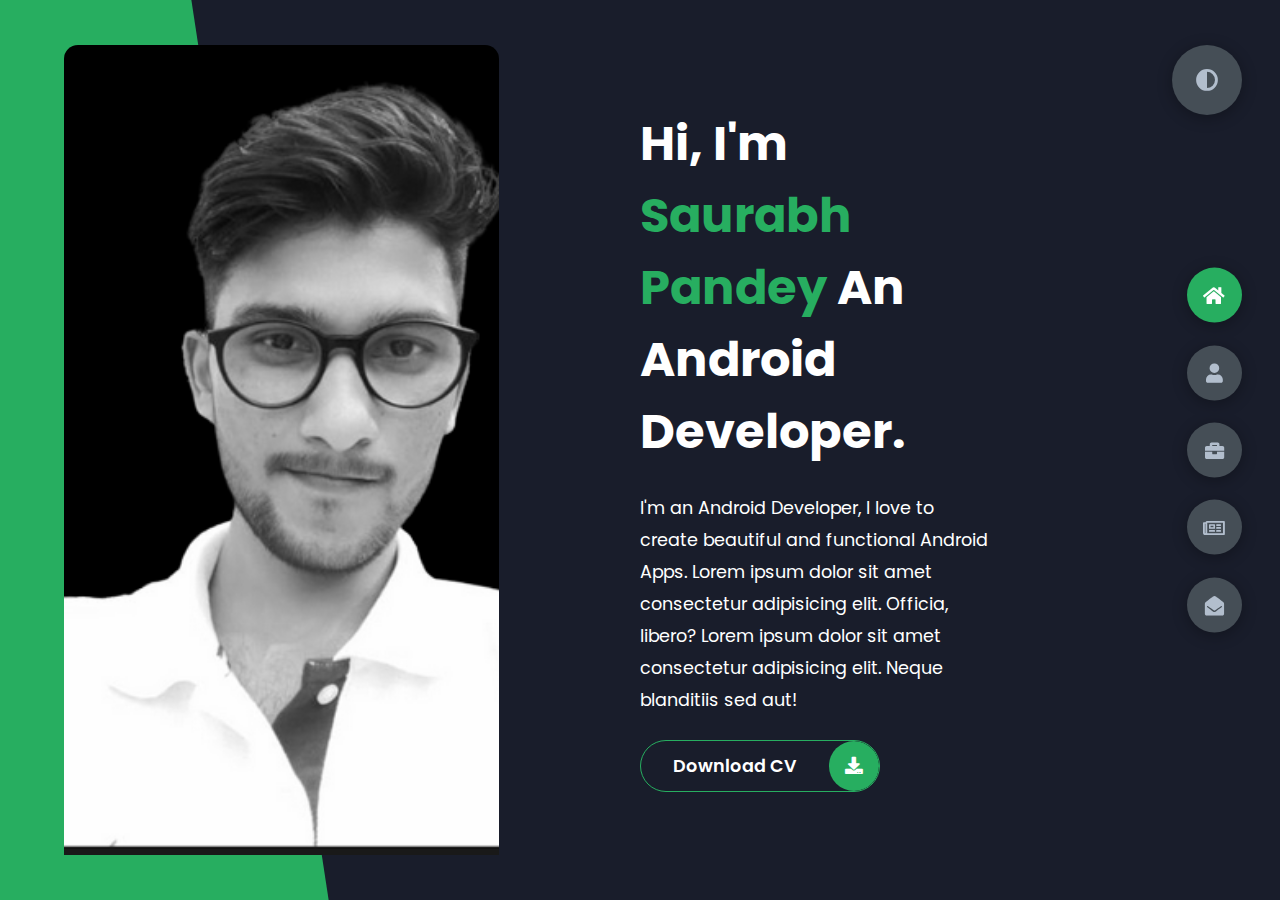
==== index.html @ 5ea513a6 "first commit" ====
<!DOCTYPE html>
<html lang="en">
<head>
    <meta charset="UTF-8">
    <meta http-equiv="X-UA-Compatible" content="IE=edge">
    <meta name="viewport" content="width=device-width, initial-scale=1.0">
    <title>Portfolio</title>
    <link rel="stylesheet" href="styles/styles.css">
    <link rel="preconnect" href="https://fonts.googleapis.com">
    <link rel="preconnect" href="https://fonts.gstatic.com" crossorigin>
    <link rel="stylesheet" href="https://cdnjs.cloudflare.com/ajax/libs/font-awesome/5.15.4/css/all.min.css" integrity="sha512-1ycn6IcaQQ40/MKBW2W4Rhis/DbILU74C1vSrLJxCq57o941Ym01SwNsOMqvEBFlcgUa6xLiPY/NS5R+E6ztJQ==" crossorigin="anonymous" referrerpolicy="no-referrer" />
    <link href="https://fonts.googleapis.com/css2?family=Poppins:wght@400;500;600;700;800&display=swap" rel="stylesheet">
</head>
<body class="main-content">
    <header class="container header active" id="home">
        <div class="header-content">
            <div class="left-header">
                <div class="h-shape"></div>
                <div class="image">
                    <img src="img/profile_pic_portfolio.png" alt="">
                </div>
            </div>
            <div class="right-header">
                <h1 class="name">
                    Hi, I'm <span>Saurabh Pandey</span>
                   An Android Developer.
                </h1>
                <p>
                    I'm an Android Developer, I love to create beautiful and functional Android Apps.
                    Lorem ipsum dolor sit amet consectetur adipisicing elit. Officia, libero?
                    Lorem ipsum dolor sit amet consectetur adipisicing elit. Neque blanditiis sed aut!
                </p>
                <div class="btn-con">
                    <a href="" class="main-btn">
                        <span class="btn-text">Download CV</span>
                        <span class="btn-icon"><i class="fas fa-download"></i></span>
                    </a>
                </div>
            </div>
        </div>
    </header>
    <main>
        <section class="container about" id="about">
            <div class="main-title">
                <h2>About <span>me</span><span class="bg-text">my stats</span></h2>
            </div>
            <div class="about-container">
                <div class="left-about">
                    <h4>Information About me</h4>
                    <p>
                        Lorem ipsum dolor sit amet consectetur adipisicing elit. 
                        Eveniet labore nihil obcaecati consequatur. Debitis error doloremque, 
                        vero eos vel nemo eius voluptatem dicta tenetur modi. <br /> <br /> La musica
                        delectus dolore fugiat exercitationem a, 
                        ipsum quidem quo enim natus accusamus labore dolores nam. Unde.
                        Lorem ipsum dolor sit amet consectetur, adipisicing elit. 
                        Harum non necessitatibus deleniti eum soluta.
                    </p>
                    <div class="btn-con">
                        <a href="#" class="main-btn">
                            <span class="btn-text">Download CV</span>
                            <span class="btn-icon"><i class="fas fa-download"></i></span>
                        </a>
                    </div>
                </div>
                <div class="right-about">
                    <div class="about-item">
                        <div class="abt-text">
                            <p class="large-text">50+</p>
                            <p class="small-text">Projects <br /> Completed</p>
                        </div>
                    </div>
                    <div class="about-item">
                        <div class="abt-text">
                            <p class="large-text">3+</p>
                            <p class="small-text">Years of <br /> experience</p>
                        </div>
                    </div>
                    <!-- <div class="about-item">
                        <div class="abt-text">
                            <p class="large-text">30+</p>
                            <p class="small-text">Happy <br /> Clients</p>
                        </div>
                    </div> -->
                    <!-- <div class="about-item">
                        <div class="abt-text">
                            <p class="large-text">400+</p>
                            <p class="small-text">Customer <br /> reviews</p>
                        </div>
                    </div> -->
                </div>
            </div>
            <div class="about-stats">
                <h4 class="stat-title">My Skills</h4>
                <div class="progress-bars">
                    <div class="progress-bar">
                        <p class="prog-title">Kotlin</p>
                        <div class="progress-con">
                            <p class="prog-text">80%</p>
                            <div class="progress">
                                <span class="html"></span>
                            </div>
                        </div>
                    </div>
                    <div class="progress-bar">
                        <p class="prog-title">Java</p>
                        <div class="progress-con">
                            <p class="prog-text">75%</p>
                            <div class="progress">
                                <span class="css"></span>
                            </div>
                        </div>
                    </div>
                    <div class="progress-bar">
                        <p class="prog-title">HTMl</p>
                        <div class="progress-con">
                            <p class="prog-text">75%</p>
                            <div class="progress">
                                <span class="js"></span>
                            </div>
                        </div>
                    </div>
                    <div class="progress-bar">
                        <p class="prog-title">Css</p>
                        <div class="progress-con">
                            <p class="prog-text">75%</p>
                            <div class="progress">
                                <span class="react"></span>
                            </div>
                        </div>
                    </div>
                    <div class="progress-bar">
                        <p class="prog-title">Php</p>
                        <div class="progress-con">
                            <p class="prog-text">57%</p>
                            <div class="progress">
                                <span class="node"></span>
                            </div>
                        </div>
                    </div>
                    <div class="progress-bar">
                        <p class="prog-title">Laravel</p>
                        <div class="progress-con">
                            <p class="prog-text">50%</p>
                            <div class="progress">
                                <span class="python"></span>
                            </div>
                        </div>
                    </div>
                </div>
            </div>
            <h4 class="stat-title">My Timeline</h4>
            <div class="timeline">
                <div class="timeline-item">
                    <div class="tl-icon">
                        <i class="fas fa-briefcase"></i>
                    </div>
                    <p class="tl-duration">2021 - Present</p>
                    <h5>Android Developer<span> - Aruvaa Technologies Pvt. Ltd.</span></h5>
                    <p>
                        Lorem ipsum dolor sit amet consectetur adipisicing elit. Saepe quasi vero fugit.
                    </p>
                </div>
                <div class="timeline-item">
                    <div class="tl-icon">
                        <i class="fas fa-briefcase"></i>
                    </div>
                    <p class="tl-duration">2019 - 2021</p>
                    <h5>Software Engineer<span> - Sparsh Innovators Pvt. Ltd.</span></h5>
                    <p>
                        Lorem ipsum dolor sit amet consectetur adipisicing elit. Saepe quasi vero fugit.
                    </p>
                </div>
               
            
               
              
            </div>
        </section>
        <section class="container" id="portfolio">
            <div class="main-title">
                <h2>My <span>Portfolio</span><span class="bg-text">My Work</span></h2>
            </div>
            <p class="port-text">
                Here is some of my work that I've done in various programming languages.
            </p>
            <div class="portfolios">
                <div class="portfolio-item">
                    <div class="image">
                        <img src="img/port1.jpg" alt="">
                    </div>
                    <div class="hover-items">
                        <h3>Project Source</h3>
                        <div class="icons">
                            <a href="#" class="icon">
                                <i class="fab fa-github"></i>
                            </a>
                            <a href="#" class="icon">
                                <i class="fab fa-behance"></i>
                            </a>
                            <a href="#" class="icon">
                                <i class="fab fa-youtube"></i>
                            </a>
                        </div>
                    </div>
                </div>
                <div class="portfolio-item">
                    <div class="image">
                        <img src="img/port2.jpg" alt="">
                    </div>
                    <div class="hover-items">
                        <h3>Project Source</h3>
                        <div class="icons">
                            <a href="#" class="icon">
                                <i class="fab fa-github"></i>
                            </a>
                            <a href="#" class="icon">
                                <i class="fab fa-behance"></i>
                            </a>
                            <a href="#" class="icon">
                                <i class="fab fa-youtube"></i>
                            </a>
                        </div>
                    </div>
                </div>
                <div class="portfolio-item">
                    <div class="image">
                        <img src="img/port3.jpg" alt="">
                    </div>
                    <div class="hover-items">
                        <h3>Project Source</h3>
                        <div class="icons">
                            <a href="#" class="icon">
                                <i class="fab fa-github"></i>
                            </a>
                            <a href="#" class="icon">
                                <i class="fab fa-behance"></i>
                            </a>
                            <a href="#" class="icon">
                                <i class="fab fa-youtube"></i>
                            </a>
                        </div>
                    </div>
                </div>
                <div class="portfolio-item">
                    <div class="image">
                        <img src="img/port4.jpg" alt="">
                    </div>
                    <div class="hover-items">
                        <h3>Project Source</h3>
                        <div class="icons">
                            <a href="#" class="icon">
                                <i class="fab fa-github"></i>
                            </a>
                            <a href="#" class="icon">
                                <i class="fab fa-behance"></i>
                            </a>
                            <a href="#" class="icon">
                                <i class="fab fa-youtube"></i>
                            </a>
                        </div>
                    </div>
                </div>
                <div class="portfolio-item">
                    <div class="image">
                        <img src="img/port5.jpg" alt="">
                    </div>
                    <div class="hover-items">
                        <h3>Project Source</h3>
                        <div class="icons">
                            <a href="#" class="icon">
                                <i class="fab fa-github"></i>
                            </a>
                            <a href="#" class="icon">
                                <i class="fab fa-behance"></i>
                            </a>
                            <a href="#" class="icon">
                                <i class="fab fa-youtube"></i>
                            </a>
                        </div>
                    </div>
                </div>
                <div class="portfolio-item">
                    <div class="image">
                        <img src="img/port2.jpg" alt="">
                    </div>
                    <div class="hover-items">
                        <h3>Project Source</h3>
                        <div class="icons">
                            <a href="#" class="icon">
                                <i class="fab fa-github"></i>
                            </a>
                            <a href="#" class="icon">
                                <i class="fab fa-behance"></i>
                            </a>
                            <a href="#" class="icon">
                                <i class="fab fa-youtube"></i>
                            </a>
                        </div>
                    </div>
                </div>
                <div class="portfolio-item">
                    <div class="image">
                        <img src="img/port7.jpg" alt="">
                    </div>
                    <div class="hover-items">
                        <h3>Project Source</h3>
                        <div class="icons">
                            <a href="#" class="icon">
                                <i class="fab fa-github"></i>
                            </a>
                            <a href="#" class="icon">
                                <i class="fab fa-behance"></i>
                            </a>
                            <a href="#" class="icon">
                                <i class="fab fa-youtube"></i>
                            </a>
                        </div>
                    </div>
                </div>
            </div>
        </section>
        <section class="container" id="blogs">
            <div class="blogs-content">
                <div class="main-title">
                    <h2>My <span>Blogs</span><span class="bg-text">My Blogs</span></h2>
                </div>
                <div class="blogs">
                    <div class="blog">
                        <img src="img/port6.jpg" alt="">
                        <div class="blog-text">
                            <h4>
                                How to Create Your Own Website
                            </h4>
                            <p>
                                Lorem ipsum dolor sit, amet consectetur adipisicing elit. 
                                Doloribus natus voluptas, eos obcaecati recusandae amet?
                            </p>
                        </div>
                    </div>
                    <div class="blog">
                        <img src="img/blog1.jpg" alt="">
                        <div class="blog-text">
                            <h4>
                                How to Become an Expert in Web Design
                            </h4>
                            <p>
                                Lorem ipsum dolor sit, amet consectetur adipisicing elit. 
                                Doloribus natus voluptas, eos obcaecati recusandae amet?
                            </p>
                        </div>
                    </div>
                    <div class="blog">
                        <img src="img/blog2.jpg" alt="">
                        <div class="blog-text">
                            <h4>
                                Become a Web Designer in 10 Days
                            </h4>
                            <p>
                                Lorem ipsum dolor sit, amet consectetur adipisicing elit. 
                                Doloribus natus voluptas, eos obcaecati recusandae amet?
                            </p>
                        </div>
                    </div>
                    <div class="blog">
                        <img src="img/blog3.jpg" alt="">
                        <div class="blog-text">
                            <h4>
                                Debbuging made easy with Web Inspector
                            </h4>
                            <p>
                                Lorem ipsum dolor sit, amet consectetur adipisicing elit. 
                                Doloribus natus voluptas, eos obcaecati recusandae amet?
                            </p>
                        </div>
                    </div>
                    <div class="blog">
                        <img src="img/port1.jpg" alt="">
                        <div class="blog-text">
                            <h4>
                                Get started with Web Design and UI Design
                            </h4>
                            <p>
                                Lorem ipsum dolor sit, amet consectetur adipisicing elit. 
                                Doloribus natus voluptas, eos obcaecati recusandae amet?
                            </p>
                        </div>
                    </div>
                    <div class="blog">
                        <img src="img/port3.jpg" alt="">
                        <div class="blog-text">
                            <h4>
                                This is what you need to know about Web Design
                            </h4>
                            <p>
                                Lorem ipsum dolor sit, amet consectetur adipisicing elit. 
                                Doloribus natus voluptas, eos obcaecati recusandae amet?
                            </p>
                        </div>
                    </div>
                </div>
            </div>
        </section>
        <section class="container contact" id="contact">
            <div class="contact-container">
                <div class="main-title">
                    <h2>Contact <span>Me</span><span class="bg-text">Contact</span></h2>
                </div>
                <div class="contact-content-con">
                    <div class="left-contact">
                        <h4>Contact me here</h4>
                        <p>
                            Lorem ipsum dolor sit amet consectetur adipisicing elit. 
                            In, laborum numquam? Quam excepturi perspiciatis quas quasi.
                        </p>
                        <div class="contact-info">
                            <div class="contact-item">
                                <div class="icon">
                                    <i class="fas fa-map-marker-alt"></i>
                                    <span>Location</span>
                                </div>
                                <p>
                                    : Jamshedpur, Jharkhand , India
                                </p>
                            </div>
                            <div class="contact-item">
                                <div class="icon">
                                    <i class="fas fa-envelope"></i>
                                    <span>Email</span>
                                </div>
                                <p>
                                    <span>: saurabhpandey436@gmail.com</span>
                                </p>
                            </div>
                            <div class="contact-item">
                                <div class="icon">
                                    <i class="fas fa-user-graduate"></i>
                                    <span>Education</span>
                                </div>
                                <p>
                                    <span>: IPS College of Technology & Management, Gwalior </span>
                                </p>
                            </div>
                            <div class="contact-item">
                                <div class="icon">
                                    <i class="fas fa-phone-alt"></i>
                                    <span>Phone Number</span>
                                </div>
                                <p>
                                    <span>: 6201245737</span>
                                </p>
                            </div>
                            <div class="contact-item">
                                <div class="icon">
                                    <i class="fas fa-globe-africa"></i>
                                    <span>Languages</span>
                                </div>
                                <p>
                                    <span>: Hindi, English</span>
                                </p>
                            </div>
                        </div>
                        <div class="contact-icons">
                            <div class="contact-icon">
                                <a href="https://www.linkedin.com/in/saurabh-pandey-639255128/" target="_blank">
                                    <i class="fab fa-linkedin"></i>
                                </a>
                                <a href="#" target="_blank">
                                    <i class="fab fa-twitter"></i>
                                </a>
                                <a href="https://github.com/h4xor7" target="_blank">
                                    <i class="fab fa-github"></i>
                                </a>
                                <!-- <a href="#" target="_blank">
                                    <i class="fab fa-youtube"></i>
                                </a> -->
                            </div>
                        </div>
                    </div>
                    <!-- <div class="right-contact">
                        <form action="" class="contact-form">
                            <div class="input-control i-c-2">
                                <input type="text" required placeholder="YOUR NAME">
                                <input type="email" required placeholder="YOUR EMAIL">
                            </div>
                            <div class="input-control">
                                <input type="text" required placeholder="ENTER SUBJECT">
                            </div>
                            <div class="input-control">
                                <textarea name="" id="" cols="15" rows="8" placeholder="Message Here..."></textarea>
                            </div>
                            <div class="submit-btn">
                                <a href="#" class="main-btn">
                                    <span class="btn-text">Download CV</span>
                                    <span class="btn-icon"><i class="fas fa-download"></i></span>
                                </a>
                            </div>
                        </form>
                    </div> -->
                </div>
            </div>
        </section>
    </main>

    <div class="controls">
        <div class="control active-btn" data-id="home" >
            <i class="fas fa-home"></i>
        </div>
        <div class="control" data-id="about">
            <i class="fas fa-user"></i>
        </div>
        <div class="control" data-id="portfolio">
            <i class="fas fa-briefcase"></i>
        </div>
        <div class="control" data-id="blogs">
            <i class="far fa-newspaper"></i>
        </div>
        <div class="control" data-id="contact">
            <i class="fas fa-envelope-open"></i>
        </div>
    </div>
    <div class="theme-btn">
        <i class="fas fa-adjust"></i>
    </div>
    <script src="app.js"></script>
</body>
</html>
---- styles/styles.css ----
* {
  margin: 0;
  padding: 0;
  box-sizing: border-box;
  list-style: none;
}

:root {
  --color-primary: #191d2b;
  --color-secondary: #27AE60;
  --color-white: #FFFFFF;
  --color-black: #000;
  --color-grey0: #f8f8f8;
  --color-grey-1: #dbe1e8;
  --color-grey-2: #b2becd;
  --color-grey-3: #6c7983;
  --color-grey-4: #454e56;
  --color-grey-5: #2a2e35;
  --color-grey-6: #12181b;
  --br-sm-2: 14px;
  --box-shadow-1: 0 3px 15px rgba(0,0,0,.3);
}

.light-mode {
  --color-primary: #FFFFFF;
  --color-secondary: #F56692;
  --color-white: #454e56;
  --color-black: #000;
  --color-grey0: #f8f8f8;
  --color-grey-1: #6c7983;
  --color-grey-2: #6c7983;
  --color-grey-3: #6c7983;
  --color-grey-4: #454e56;
  --color-grey-5: #f8f8f8;
  --color-grey-6: #12181b;
}

body {
  background-color: var(--color-primary);
  font-family: "Poppins", sans-serif;
  font-size: 1.1rem;
  color: var(--color-white);
  transition: all 0.4s ease-in-out;
}

a {
  display: inline-block;
  text-decoration: none;
  color: inherit;
  font-family: inherit;
}

header {
  min-height: 100vh;
  color: var(--color-white);
  overflow: hidden;
  padding: 0 !important;
}

section {
  min-height: 100vh;
  width: 100%;
  position: absolute;
  left: 0;
  top: 0;
  padding: 3rem 18rem;
}

.container {
  display: none;
  transform: translateY(-100%) scale(0);
  transition: all 0.4s ease-in-out;
  background-color: var(--color-primary);
}

.active {
  display: block;
  animation: appear 1s ease-in-out;
  transform: translateY(0) scaleY(1);
}
@keyframes appear {
  0% {
    transform: translateY(-100%) scaleY(0);
  }
  100% {
    transform: translateY(0) scaleY(1);
  }
}

.controls {
  position: fixed;
  z-index: 10;
  top: 50%;
  right: 3%;
  display: flex;
  flex-direction: column;
  align-items: center;
  justify-content: center;
  transform: translateY(-50%);
}
.controls .control {
  padding: 1rem;
  cursor: pointer;
  background-color: var(--color-grey-4);
  width: 55px;
  height: 55px;
  border-radius: 50%;
  display: flex;
  justify-content: center;
  align-items: center;
  margin: 0.7rem 0;
  box-shadow: var(--box-shadow-1);
}
.controls .control i {
  font-size: 1.2rem;
  color: var(--color-grey-2);
  pointer-events: none;
}
.controls .active-btn {
  background-color: var(--color-secondary);
  transition: all 0.4s ease-in-out;
}
.controls .active-btn i {
  color: var(--color-white);
}

.theme-btn {
  top: 5%;
  right: 3%;
  width: 70px;
  height: 70px;
  border-radius: 50%;
  background-color: var(--color-grey-4);
  cursor: pointer;
  position: fixed;
  display: flex;
  justify-content: center;
  align-items: center;
  box-shadow: 0 3px 15px rgba(0, 0, 0, 0.3);
  transition: all 0.1s ease-in-out;
}
.theme-btn:active {
  transform: translateY(-3px);
}
.theme-btn i {
  font-size: 1.4rem;
  color: var(--color-grey-2);
  pointer-events: none;
}

/*Header-content*/
.header-content {
  display: grid;
  grid-template-columns: repeat(2, 1fr);
  min-height: 100vh;
}
.header-content .left-header {
  display: flex;
  align-items: center;
  position: relative;
}
.header-content .left-header .h-shape {
  transition: all 0.4s ease-in-out;
  width: 65%;
  height: 100%;
  background-color: var(--color-secondary);
  position: absolute;
  left: 0;
  top: 0;
  z-index: -1;
  clip-path: polygon(0 0, 46% 0, 79% 100%, 0% 100%);
}
.header-content .left-header .image {
  border-radius: var(--br-sm-2);
  height: 90%;
  width: 68%;
  margin-left: 4rem;
  background-color: var(--color-black);
  transition: all 0.4s ease-in-out;
}
.header-content .left-header .image img {
  width: 100%;
  height: 100%;
  object-fit: cover;
  transition: all 0.4s ease-in-out;
  filter: grayscale(100%);
}
.header-content .left-header .image img:hover {
  filter: grayscale(0);
}
.header-content .right-header {
  display: flex;
  flex-direction: column;
  justify-content: center;
  padding-right: 18rem;
}
.header-content .right-header .name {
  font-size: 3rem;
}
.header-content .right-header .name span {
  color: var(--color-secondary);
}
.header-content .right-header p {
  margin: 1.5rem 0;
  line-height: 2rem;
}

/*About*/
.about-container {
  display: grid;
  grid-template-columns: repeat(2, 1fr);
  padding-top: 3.5rem;
  padding-bottom: 5rem;
}
.about-container .right-about {
  display: grid;
  grid-template-columns: repeat(2, 1fr);
  grid-gap: 2rem;
}
.about-container .right-about .about-item {
  border: 1px solid var(--color-grey-5);
  border-radius: 5px;
  transition: all 0.4s ease-in-out;
  box-shadow: 1px 2px 15px rgba(0, 0, 0, 0.1);
}
.about-container .right-about .about-item:hover {
  cursor: default;
  transform: translateY(-5px);
  border: 1px solid var(--color-secondary);
  box-shadow: 1px 4px 15px rgba(0, 0, 0, 0.32);
}
.about-container .right-about .about-item .abt-text {
  padding: 1.5rem;
  display: flex;
  flex-direction: column;
}
.about-container .right-about .about-item .abt-text .large-text {
  font-size: 3rem;
  font-weight: 700;
  color: var(--color-secondary);
}
.about-container .right-about .about-item .abt-text .small-text {
  padding-left: 3rem;
  position: relative;
  text-transform: uppercase;
  font-size: 1.2rem;
  color: var(--color-grey-1);
  letter-spacing: 2px;
}
.about-container .right-about .about-item .abt-text .small-text::before {
  content: "";
  position: absolute;
  left: 0;
  top: 15px;
  width: 2rem;
  height: 2px;
  background-color: var(--color-grey-5);
}
.about-container .left-about {
  padding-right: 5rem;
}
.about-container .left-about p {
  line-height: 2rem;
  padding: 1rem;
  color: var(--color-grey-1);
}
.about-container .left-about h4 {
  font-size: 2rem;
  text-transform: uppercase;
}

.about-stats {
  padding-bottom: 4rem;
}
.about-stats .progress-bars {
  display: grid;
  grid-template-columns: repeat(2, 1fr);
  grid-gap: 2rem;
}
.about-stats .progress-bars .progress-bar {
  display: flex;
  flex-direction: column;
}
.about-stats .progress-bars .progress-bar .prog-title {
  text-transform: uppercase;
  font-weight: 500;
}
.about-stats .progress-bars .progress-bar .progress-con {
  display: flex;
  align-items: center;
}
.about-stats .progress-bars .progress-bar .progress-con .prog-text {
  color: var(--color-grey-2);
}
.about-stats .progress-bars .progress-bar .progress-con .progress {
  width: 100%;
  height: 0.45rem;
  background-color: var(--color-grey-4);
  margin-left: 1rem;
  position: relative;
}
.about-stats .progress-bars .progress-bar .progress-con .progress span {
  position: absolute;
  top: 0;
  left: 0;
  height: 100%;
  background-color: var(--color-secondary);
  transition: all 0.4s ease-in-out;
  width: 60%;
}
.about-stats .progress-bars .progress-bar .progress-con .progress .html {
  width: 80%;
}
.about-stats .progress-bars .progress-bar .progress-con .progress .css {
  width: 95%;
}
.about-stats .progress-bars .progress-bar .progress-con .progress .js {
  width: 75%;
}
.about-stats .progress-bars .progress-bar .progress-con .progress .react {
  width: 60%;
}
.about-stats .progress-bars .progress-bar .progress-con .progress .node {
  width: 87%;
}
.about-stats .progress-bars .progress-bar .progress-con .progress .python {
  width: 70%;
}

.stat-title {
  text-transform: uppercase;
  font-size: 1.4rem;
  text-align: center;
  padding: 3.5rem 0;
  position: relative;
}
.stat-title::before {
  content: "";
  position: absolute;
  left: 50%;
  top: 0;
  width: 40%;
  height: 1px;
  background-color: var(--color-grey-5);
  transform: translateX(-50%);
}

/*Timeline*/
.timeline {
  display: grid;
  grid-template-columns: repeat(2, 1fr);
  grid-gap: 2rem;
  padding-bottom: 3rem;
}
.timeline .timeline-item {
  position: relative;
  padding-left: 3rem;
  border-left: 1px solid var(--color-grey-5);
}
.timeline .timeline-item .tl-icon {
  position: absolute;
  left: -27px;
  top: 0;
  background-color: var(--color-secondary);
  width: 50px;
  height: 50px;
  border-radius: 50%;
  display: flex;
  align-items: center;
  justify-content: center;
}
.timeline .timeline-item .tl-icon i {
  font-size: 1.3rem;
}
.timeline .timeline-item .tl-duration {
  padding: 0.2rem 0.6rem;
  background-color: var(--color-grey-5);
  border-radius: 15px;
  display: inline-block;
  font-size: 0.8rem;
  text-transform: uppercase;
  font-weight: 500;
}
.timeline .timeline-item h5 {
  padding: 1rem 0;
  text-transform: uppercase;
  font-size: 1.3rem;
  font-weight: 600;
}
.timeline .timeline-item h5 span {
  color: var(--color-grey-2);
  font-weight: 500;
  font-size: 1.2rem;
}
.timeline .timeline-item p {
  color: var(--color-grey-2);
}

.port-text {
  padding: 2rem 0;
  text-align: center;
}

.portfolios {
  display: grid;
  grid-template-columns: repeat(3, 1fr);
  grid-gap: 2rem;
  margin-top: 3rem;
}
.portfolios .portfolio-item {
  position: relative;
  border-radius: 15px;
}
.portfolios .portfolio-item img {
  width: 100%;
  height: 300px;
  object-fit: cover;
  border-radius: 15px;
}
.portfolios .portfolio-item .hover-items {
  width: 100%;
  height: 100%;
  background-color: var(--color-secondary);
  position: absolute;
  left: 0;
  top: 0;
  border-radius: 15px;
  display: flex;
  justify-content: center;
  align-items: center;
  flex-direction: column;
  opacity: 0;
  transform: scale(0);
  transition: all 0.4s ease-in-out;
}
.portfolios .portfolio-item .hover-items h3 {
  font-size: 1.5rem;
  color: var(--color-white);
  margin-bottom: 1.5rem;
}
.portfolios .portfolio-item .hover-items .icons {
  display: flex;
  justify-content: center;
  align-items: center;
}
.portfolios .portfolio-item .hover-items .icons .icon {
  background-color: var(--color-primary);
  border-radius: 50%;
  width: 50px;
  height: 50px;
  display: flex;
  align-items: center;
  justify-content: center;
  margin: 0 1rem;
  cursor: pointer;
  transition: all 0.4s ease-in-out;
}
.portfolios .portfolio-item .hover-items .icons .icon i {
  font-size: 1.5rem;
  color: var(--color-white);
  margin: 0 1rem;
}
.portfolios .portfolio-item .hover-items .icons .icon:hover {
  background-color: var(--color-white);
}
.portfolios .portfolio-item .hover-items .icons .icon:hover i {
  color: var(--color-primary);
}

.portfolio-item:hover .hover-items {
  opacity: 1;
  transform: scale(1);
}

.blogs {
  display: grid;
  grid-template-columns: repeat(3, 1fr);
  grid-gap: 2rem;
  margin-top: 3rem;
}
.blogs .blog {
  position: relative;
  background-color: var(--color-grey-5);
  border-radius: 5px;
  box-shadow: 1px 1px 20px rgba(0, 0, 0, 0.1);
  transition: all 0.4s ease-in-out;
}
.blogs .blog:hover {
  box-shadow: 1px 1px 20px rgba(0, 0, 0, 0.3);
  transform: translateY(-5px);
  transition: all 0.4s ease-in-out;
}
.blogs .blog:hover img {
  filter: grayscale(0);
  transform: scale(1.1);
  box-shadow: 0px 4px 15px rgba(0, 0, 0, 0.8);
}
.blogs .blog img {
  width: 100%;
  height: 300px;
  object-fit: cover;
  border-top-left-radius: 5px;
  border-top-right-radius: 5px;
  filter: grayscale(100%);
  transition: all 0.4s ease-in-out;
}
.blogs .blog .blog-text {
  margin-top: -7px;
  padding: 1.1rem;
  border-top: 8px solid var(--color-secondary);
}
.blogs .blog .blog-text h4 {
  font-size: 1.5rem;
  margin-bottom: 0.7rem;
  transition: all 0.4s ease-in-out;
  cursor: pointer;
}
.blogs .blog .blog-text h4:hover {
  color: var(--color-secondary);
}
.blogs .blog .blog-text p {
  color: var(--color-grey-2);
  line-height: 2rem;
  padding-bottom: 1rem;
}

.contact-content-con {
  display: flex;
  padding-top: 3.5rem;
}
.contact-content-con .left-contact {
  flex: 2;
}
.contact-content-con .left-contact h4 {
  margin-top: 1rem;
  font-size: 2rem;
  text-transform: uppercase;
}
.contact-content-con .left-contact p {
  margin: 1rem 0;
  line-height: 2rem;
}
.contact-content-con .left-contact .contact-info .contact-item {
  display: flex;
  align-items: center;
  justify-content: space-between;
}
.contact-content-con .left-contact .contact-info .contact-item p {
  margin: 0.3rem 0 !important;
  padding: 0 !important;
}
.contact-content-con .left-contact .contact-info .contact-item .icon {
  display: grid;
  grid-template-columns: 40px 1fr;
}
.contact-content-con .left-contact .contact-info .contact-item .icon i {
  display: flex;
  align-items: center;
  font-size: 1.3rem;
}
.contact-content-con .left-contact .contact-icon {
  display: flex;
  margin-top: 2rem;
}
.contact-content-con .left-contact .contact-icon a {
  display: flex;
  align-items: center;
  color: var(--color-white);
  background-color: var(--color-grey-5);
  cursor: pointer;
  justify-content: center;
  width: 50px;
  height: 50px;
  border-radius: 50%;
  margin: 0 0.4rem;
  transition: all 0.4s ease-in-out;
}
.contact-content-con .left-contact .contact-icon a:hover {
  background-color: var(--color-secondary);
}
.contact-content-con .left-contact .contact-icon a:hover i {
  color: var(--color-primary);
}
.contact-content-con .left-contact .contact-icon a i {
  display: flex;
  align-items: center;
  justify-content: center;
  font-size: 1.3rem;
}
.contact-content-con .right-contact {
  flex: 3;
  margin-left: 3rem;
}
.contact-content-con .right-contact .input-control {
  margin: 1.5rem 0;
}
.contact-content-con .right-contact .input-control input, .contact-content-con .right-contact .input-control textarea {
  border-radius: 30px;
  font-weight: inherit;
  font-size: inherit;
  font-family: inherit;
  padding: 0.8rem 1.1rem;
  outline: none;
  border: none;
  background-color: var(--color-grey-5);
  width: 100%;
  color: var(--color-white);
  resize: none;
}
.contact-content-con .right-contact .i-c-2 {
  display: flex;
}
.contact-content-con .right-contact .i-c-2 :last-child {
  margin-left: 1.5rem;
}
.contact-content-con .right-contact .submit-btn {
  display: flex;
  justify-content: flex-start;
}

/*Independed components*/
.btn-con {
  display: flex;
  align-self: flex-start;
}

.main-btn {
  border-radius: 30px;
  color: inherit;
  font-weight: 600;
  position: relative;
  border: 1px solid var(--color-secondary);
  display: flex;
  align-self: flex-start;
  align-items: center;
  overflow: hidden;
}
.main-btn .btn-text {
  padding: 0 2rem;
}
.main-btn .btn-icon {
  background-color: var(--color-secondary);
  display: flex;
  align-items: center;
  justify-content: center;
  border-radius: 50%;
  padding: 1rem;
}
.main-btn::before {
  content: "";
  position: absolute;
  top: 0;
  right: 0;
  transform: translateX(100%);
  transition: all 0.4s ease-out;
  z-index: -1;
}
.main-btn:hover {
  transition: all 0.4s ease-out;
}
.main-btn:hover::before {
  width: 100%;
  height: 100%;
  background-color: var(--color-secondary);
  transform: translateX(0);
  transition: all 0.4s ease-out;
}

.main-title {
  text-align: center;
}
.main-title h2 {
  position: relative;
  text-transform: uppercase;
  font-size: 4rem;
  font-weight: 700;
}
.main-title h2 span {
  color: var(--color-secondary);
}
.main-title h2 .bg-text {
  position: absolute;
  top: 50%;
  left: 50%;
  color: var(--color-grey-5);
  transition: all 0.4s ease-in-out;
  z-index: -1;
  transform: translate(-50%, -50%);
  font-weight: 800;
  font-size: 6.3rem;
}

.about-container .left-about p {
  padding-left: 0;
}

@media screen and (max-width: 600px) {
  header {
    padding: 0 !important;
  }

  .theme-btn {
    width: 50px;
    height: 50px;
  }

  .header-content {
    grid-template-columns: repeat(1, 1fr);
    padding-bottom: 6rem;
  }

  .left-header .h-shape {
    display: none;
  }

  .right-header {
    grid-row: 1;
    padding-right: 0rem !important;
    width: 90%;
    margin: 0 auto;
  }
  .right-header .name {
    font-size: 2.5rem !important;
    text-align: center;
    padding-top: 3rem;
  }

  .header-content .left-header .image {
    margin: 0 auto;
    width: 90%;
  }

  .controls {
    top: auto;
    bottom: 0;
    flex-direction: row;
    justify-content: center;
    left: 50%;
    transform: translateX(-50%);
    width: 100%;
    background-color: var(--color-grey-5);
  }
  .controls .control {
    margin: 1rem 0.3rem;
  }

  .about-container {
    grid-template-columns: repeat(1, 1fr);
  }
  .about-container .right-about {
    grid-template-columns: repeat(1, 1fr);
    padding-top: 2.5rem;
  }
  .about-container .left-about {
    padding-right: 0;
  }
  .about-container .left-about p {
    padding-left: 0;
  }

  .timeline {
    grid-template-columns: repeat(1, 1fr);
    padding-bottom: 6rem;
  }

  .container {
    padding: 2rem 2.5rem !important;
  }

  .about-stats .progress-bars {
    grid-template-columns: repeat(1, 1fr);
  }

  .portfolios {
    grid-template-columns: repeat(1, 1fr);
    padding-bottom: 6rem;
    margin-top: 1rem;
  }

  .blogs {
    grid-template-columns: repeat(1, 1fr);
    padding-bottom: 6rem;
  }

  .contact-content-con {
    flex-direction: column;
  }
  .contact-content-con .right-contact {
    margin-left: 0;
    margin-top: 2.5rem;
  }

  .contact-content-con .right-contact .i-c-2 {
    flex-direction: column;
  }

  .contact-content-con .right-contact .i-c-2 :last-child {
    margin-left: 0;
    margin-top: 1.5rem;
  }

  .contact-content-con .right-contact {
    margin-bottom: 6rem;
  }

  .contact-item {
    flex-direction: column;
    margin: 1rem 0;
  }
  .contact-item p {
    font-size: 15px;
    color: var(--color-grey-2);
  }
  .contact-item span {
    font-size: 15px;
  }
  .contact-item .icon {
    grid-template-columns: 25px 1fr;
  }

  .main-title h2 {
    font-size: 2rem;
  }
  .main-title h2 span {
    font-size: 2.3rem;
  }
  .main-title h2 .bg-text {
    font-size: 2.3rem;
  }
}
@media screen and (max-width: 1432px) {
  .container {
    padding: 7rem 11rem;
  }

  .contact-content-con {
    flex-direction: column;
  }
  .contact-content-con .right-contact {
    margin-left: 0;
    margin-top: 2.5rem;
  }

  .contact-content-con .right-contact .i-c-2 {
    flex-direction: column;
  }

  .contact-content-con .right-contact .i-c-2 :last-child {
    margin-left: 0;
    margin-top: 1.5rem;
  }

  .contact-content-con .right-contact {
    margin-bottom: 6rem;
  }

  .main-title h2 .bg-text {
    font-size: 5.5rem;
  }
}
@media screen and (max-width: 1250px) {
  .blogs {
    grid-template-columns: repeat(2, 1fr);
    margin-top: 6rem;
  }

  .portfolios {
    grid-template-columns: repeat(2, 1fr);
  }

  .header-content .right-header {
    padding-right: 9rem;
  }
}
@media screen and (max-width: 660px) {
  .blogs {
    grid-template-columns: repeat(1, 1fr);
  }

  .portfolios {
    grid-template-columns: repeat(1, 1fr);
  }
}
@media screen and (max-width: 1070px) {
  .about-container {
    grid-template-columns: repeat(1, 1fr);
  }
  .about-container .right-about {
    padding-top: 2.5rem;
  }

  .main-title h2 {
    font-size: 4rem;
  }
  .main-title h2 span {
    font-size: 4rem;
  }
  .main-title h2 .bg-text {
    font-size: 4.5rem;
  }
}
@media screen and (max-width: 970px) {
  .container {
    padding: 7rem 6rem;
  }

  .about-container .left-about {
    padding-right: 0rem;
  }

  .header-content {
    grid-template-columns: repeat(1, 1fr);
    padding-bottom: 6rem;
  }

  .left-header .h-shape {
    display: none;
  }
  .left-header .image {
    width: 90% !important;
    margin: 0 auto !important;
  }

  .right-header {
    grid-row: 1;
    padding-right: 0rem !important;
    width: 90%;
    margin: 0 auto;
  }
  .right-header .name {
    font-size: 2.5rem !important;
    text-align: center;
    padding-top: 3rem;
  }
}
@media screen and (max-width: 700px) {
  .container {
    padding: 7rem 3rem;
  }

  .about-stats .progress-bars {
    grid-template-columns: repeat(1, 1fr);
  }

  .about-container .right-about {
    grid-template-columns: repeat(1, 1fr);
  }

  .timeline {
    grid-template-columns: repeat(1, 1fr);
  }

  .main-title h2 {
    font-size: 3rem;
  }
  .main-title h2 span {
    font-size: 3rem;
  }
  .main-title h2 .bg-text {
    font-size: 4rem;
  }
}

/*# sourceMappingURL=styles.css.map */
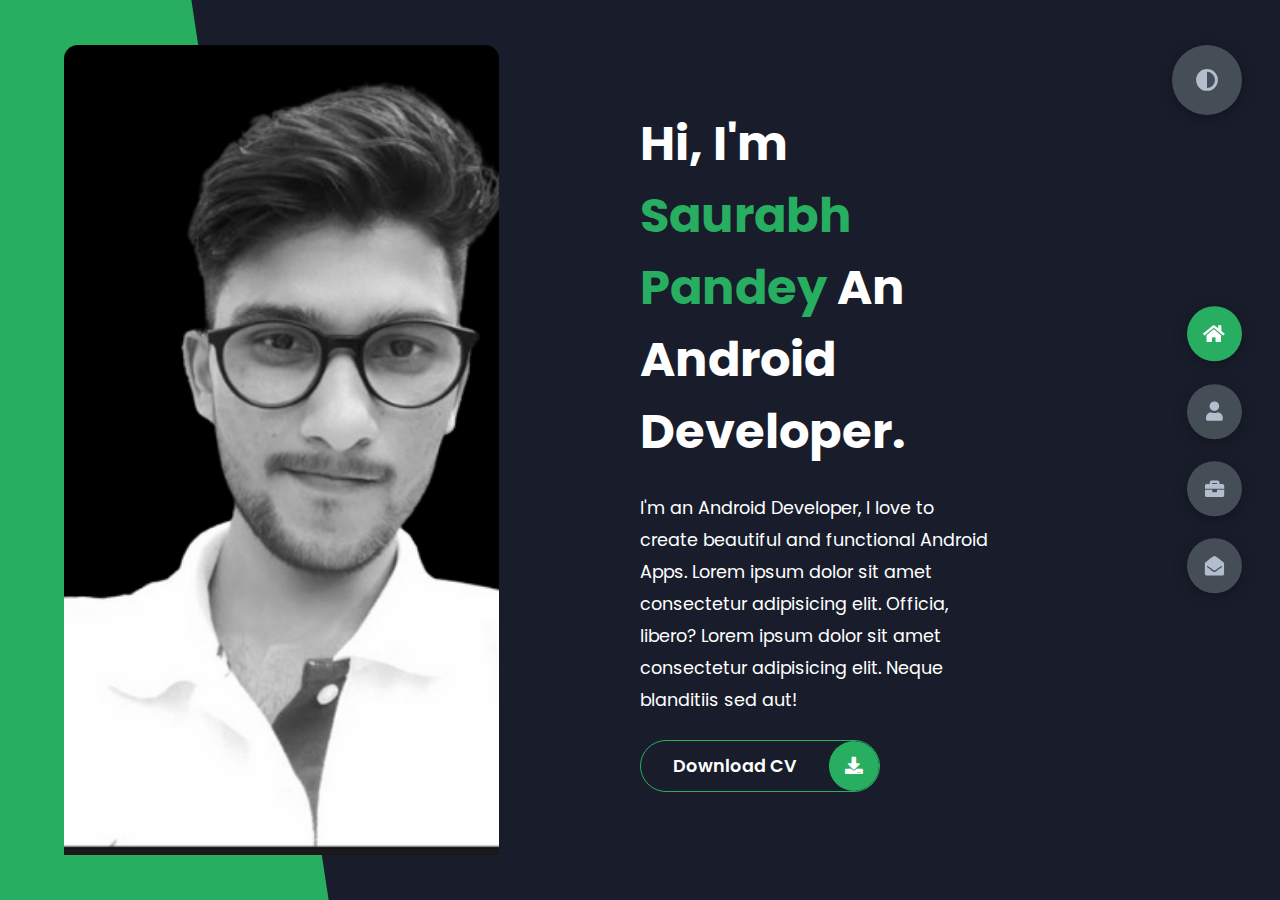
==== commit 198b54c1: "Update index.html" ====
--- a/index.html
+++ b/index.html
@@ -187,7 +187,49 @@
             <div class="portfolios">
                 <div class="portfolio-item">
                     <div class="image">
-                        <img src="img/port1.jpg" alt="">
+                        <img src="img/shri_mock.png" alt="">
+                    </div>
+                    <div class="hover-items">
+                        <h3>Project Source</h3>
+                        <div class="icons">
+                            <a href="https://github.com/h4xor7/Shri" class="icon">
+                                <i class="fab fa-github"></i>
+                            </a>
+                           
+                        </div>
+                    </div>
+                </div>
+                <div class="portfolio-item">
+                    <div class="image">
+                        <img src="img/sunno_mock.png" alt="">
+                    </div>
+                    <div class="hover-items">
+                        <h3>Project Source</h3>
+                        <div class="icons">
+                            <a href="https://github.com/h4xor7/Suno" class="icon">
+                                <i class="fab fa-github"></i>
+                            </a>
+                           
+                        </div>
+                    </div>
+                </div>
+                <div class="portfolio-item">
+                    <div class="image">
+                        <img src="img/pokepedia.png" alt="">
+                    </div>
+                    <div class="hover-items">
+                        <h3>Project Source</h3>
+                        <div class="icons">
+                            <a href="https://github.com/h4xor7/Pokepedia" class="icon">
+                                <i class="fab fa-github"></i>
+                            </a>
+                            
+                        </div>
+                    </div>
+                </div>
+                <div class="portfolio-item">
+                    <div class="image">
+                        <img src="img/port4.jpg" alt="">
                     </div>
                     <div class="hover-items">
                         <h3>Project Source</h3>
@@ -195,18 +237,41 @@
                             <a href="#" class="icon">
                                 <i class="fab fa-github"></i>
                             </a>
+                           
+                        </div>
+                    </div>
+                </div>
+                <div class="portfolio-item">
+                    <div class="image">
+                        <img src="img/port5.jpg" alt="">
+                    </div>
+                    <div class="hover-items">
+                        <h3>Project Source</h3>
+                        <div class="icons">
                             <a href="#" class="icon">
-                                <i class="fab fa-behance"></i>
-                            </a>
+                                <i class="fab fa-github"></i>
+                            </a>
+                           
+                        </div>
+                    </div>
+                </div>
+                <div class="portfolio-item">
+                    <div class="image">
+                        <img src="img/port2.jpg" alt="">
+                    </div>
+                    <div class="hover-items">
+                        <h3>Project Source</h3>
+                        <div class="icons">
                             <a href="#" class="icon">
-                                <i class="fab fa-youtube"></i>
-                            </a>
-                        </div>
-                    </div>
-                </div>
-                <div class="portfolio-item">
-                    <div class="image">
-                        <img src="img/port2.jpg" alt="">
+                                <i class="fab fa-github"></i>
+                            </a>
+                           
+                        </div>
+                    </div>
+                </div>
+                <div class="portfolio-item">
+                    <div class="image">
+                        <img src="img/port7.jpg" alt="">
                     </div>
                     <div class="hover-items">
                         <h3>Project Source</h3>
@@ -214,113 +279,14 @@
                             <a href="#" class="icon">
                                 <i class="fab fa-github"></i>
                             </a>
-                            <a href="#" class="icon">
-                                <i class="fab fa-behance"></i>
-                            </a>
-                            <a href="#" class="icon">
-                                <i class="fab fa-youtube"></i>
-                            </a>
-                        </div>
-                    </div>
-                </div>
-                <div class="portfolio-item">
-                    <div class="image">
-                        <img src="img/port3.jpg" alt="">
-                    </div>
-                    <div class="hover-items">
-                        <h3>Project Source</h3>
-                        <div class="icons">
-                            <a href="#" class="icon">
-                                <i class="fab fa-github"></i>
-                            </a>
-                            <a href="#" class="icon">
-                                <i class="fab fa-behance"></i>
-                            </a>
-                            <a href="#" class="icon">
-                                <i class="fab fa-youtube"></i>
-                            </a>
-                        </div>
-                    </div>
-                </div>
-                <div class="portfolio-item">
-                    <div class="image">
-                        <img src="img/port4.jpg" alt="">
-                    </div>
-                    <div class="hover-items">
-                        <h3>Project Source</h3>
-                        <div class="icons">
-                            <a href="#" class="icon">
-                                <i class="fab fa-github"></i>
-                            </a>
-                            <a href="#" class="icon">
-                                <i class="fab fa-behance"></i>
-                            </a>
-                            <a href="#" class="icon">
-                                <i class="fab fa-youtube"></i>
-                            </a>
-                        </div>
-                    </div>
-                </div>
-                <div class="portfolio-item">
-                    <div class="image">
-                        <img src="img/port5.jpg" alt="">
-                    </div>
-                    <div class="hover-items">
-                        <h3>Project Source</h3>
-                        <div class="icons">
-                            <a href="#" class="icon">
-                                <i class="fab fa-github"></i>
-                            </a>
-                            <a href="#" class="icon">
-                                <i class="fab fa-behance"></i>
-                            </a>
-                            <a href="#" class="icon">
-                                <i class="fab fa-youtube"></i>
-                            </a>
-                        </div>
-                    </div>
-                </div>
-                <div class="portfolio-item">
-                    <div class="image">
-                        <img src="img/port2.jpg" alt="">
-                    </div>
-                    <div class="hover-items">
-                        <h3>Project Source</h3>
-                        <div class="icons">
-                            <a href="#" class="icon">
-                                <i class="fab fa-github"></i>
-                            </a>
-                            <a href="#" class="icon">
-                                <i class="fab fa-behance"></i>
-                            </a>
-                            <a href="#" class="icon">
-                                <i class="fab fa-youtube"></i>
-                            </a>
-                        </div>
-                    </div>
-                </div>
-                <div class="portfolio-item">
-                    <div class="image">
-                        <img src="img/port7.jpg" alt="">
-                    </div>
-                    <div class="hover-items">
-                        <h3>Project Source</h3>
-                        <div class="icons">
-                            <a href="#" class="icon">
-                                <i class="fab fa-github"></i>
-                            </a>
-                            <a href="#" class="icon">
-                                <i class="fab fa-behance"></i>
-                            </a>
-                            <a href="#" class="icon">
-                                <i class="fab fa-youtube"></i>
-                            </a>
+                           
                         </div>
                     </div>
                 </div>
             </div>
         </section>
-        <section class="container" id="blogs">
+
+        <!-- <section class="container" id="blogs">
             <div class="blogs-content">
                 <div class="main-title">
                     <h2>My <span>Blogs</span><span class="bg-text">My Blogs</span></h2>
@@ -401,6 +367,9 @@
                 </div>
             </div>
         </section>
+ -->
+
+
         <section class="container contact" id="contact">
             <div class="contact-container">
                 <div class="main-title">
@@ -441,7 +410,7 @@
                                     <span>: IPS College of Technology & Management, Gwalior </span>
                                 </p>
                             </div>
-                            <div class="contact-item">
+                            <!-- <div class="contact-item">
                                 <div class="icon">
                                     <i class="fas fa-phone-alt"></i>
                                     <span>Phone Number</span>
@@ -449,7 +418,7 @@
                                 <p>
                                     <span>: 6201245737</span>
                                 </p>
-                            </div>
+                            </div> -->
                             <div class="contact-item">
                                 <div class="icon">
                                     <i class="fas fa-globe-africa"></i>
@@ -465,7 +434,7 @@
                                 <a href="https://www.linkedin.com/in/saurabh-pandey-639255128/" target="_blank">
                                     <i class="fab fa-linkedin"></i>
                                 </a>
-                                <a href="#" target="_blank">
+                                <a href="https://twitter.com/PandeySws" target="_blank">
                                     <i class="fab fa-twitter"></i>
                                 </a>
                                 <a href="https://github.com/h4xor7" target="_blank">
@@ -512,9 +481,7 @@
         <div class="control" data-id="portfolio">
             <i class="fas fa-briefcase"></i>
         </div>
-        <div class="control" data-id="blogs">
-            <i class="far fa-newspaper"></i>
-        </div>
+     
         <div class="control" data-id="contact">
             <i class="fas fa-envelope-open"></i>
         </div>
@@ -524,4 +491,4 @@
     </div>
     <script src="app.js"></script>
 </body>
-</html>+</html>
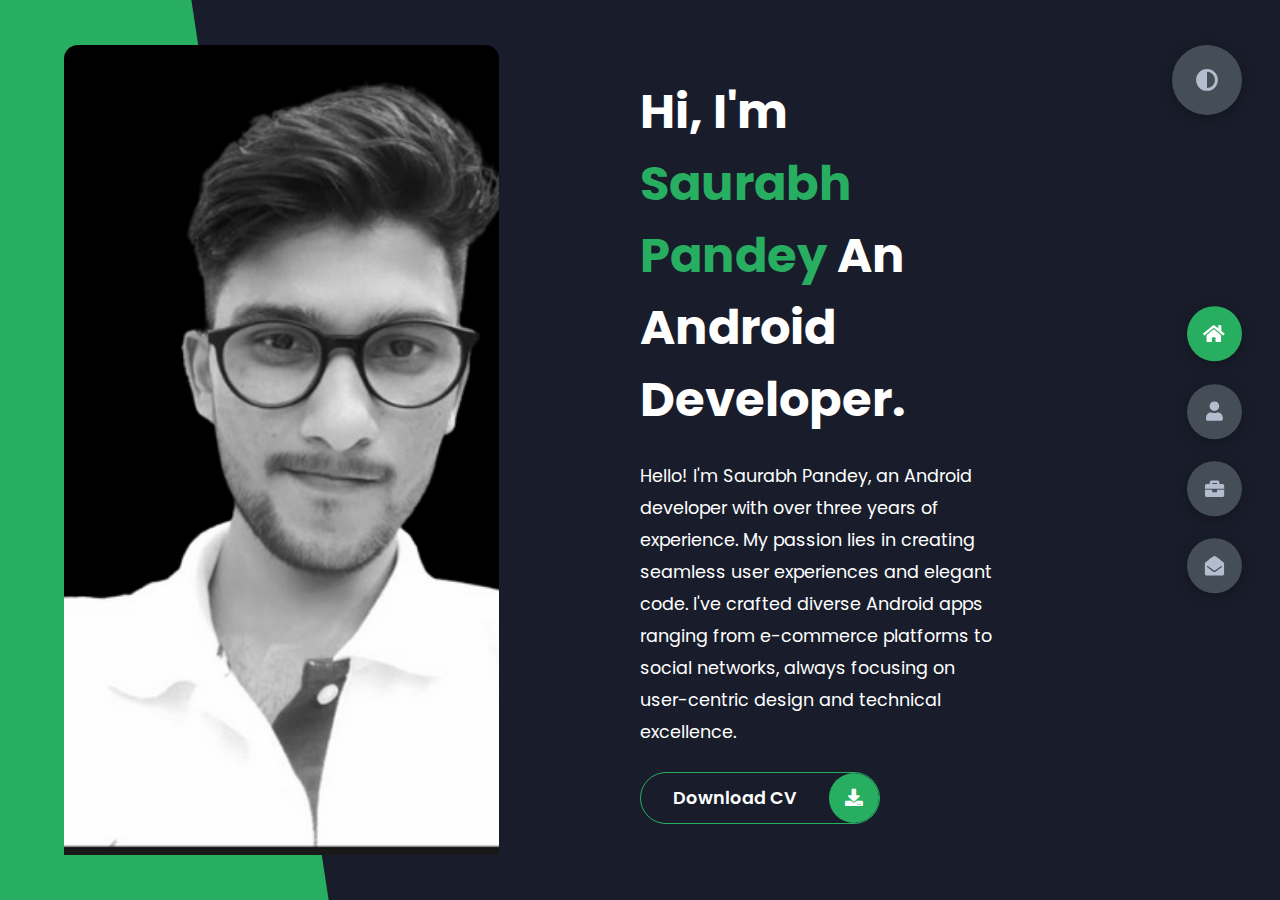
==== commit cf195f11: "updated about me and contact section" ====
--- a/index.html
+++ b/index.html
@@ -4,491 +4,492 @@
     <meta charset="UTF-8">
     <meta http-equiv="X-UA-Compatible" content="IE=edge">
     <meta name="viewport" content="width=device-width, initial-scale=1.0">
-    <title>Portfolio</title>
+    <title>Saurabh Pandey</title>
     <link rel="stylesheet" href="styles/styles.css">
     <link rel="preconnect" href="https://fonts.googleapis.com">
     <link rel="preconnect" href="https://fonts.gstatic.com" crossorigin>
-    <link rel="stylesheet" href="https://cdnjs.cloudflare.com/ajax/libs/font-awesome/5.15.4/css/all.min.css" integrity="sha512-1ycn6IcaQQ40/MKBW2W4Rhis/DbILU74C1vSrLJxCq57o941Ym01SwNsOMqvEBFlcgUa6xLiPY/NS5R+E6ztJQ==" crossorigin="anonymous" referrerpolicy="no-referrer" />
-    <link href="https://fonts.googleapis.com/css2?family=Poppins:wght@400;500;600;700;800&display=swap" rel="stylesheet">
+    <link rel="stylesheet" href="https://cdnjs.cloudflare.com/ajax/libs/font-awesome/5.15.4/css/all.min.css"
+          integrity="sha512-1ycn6IcaQQ40/MKBW2W4Rhis/DbILU74C1vSrLJxCq57o941Ym01SwNsOMqvEBFlcgUa6xLiPY/NS5R+E6ztJQ=="
+          crossorigin="anonymous" referrerpolicy="no-referrer"/>
+    <link href="https://fonts.googleapis.com/css2?family=Poppins:wght@400;500;600;700;800&display=swap"
+          rel="stylesheet">
 </head>
 <body class="main-content">
-    <header class="container header active" id="home">
-        <div class="header-content">
-            <div class="left-header">
-                <div class="h-shape"></div>
-                <div class="image">
-                    <img src="img/profile_pic_portfolio.png" alt="">
-                </div>
-            </div>
-            <div class="right-header">
-                <h1 class="name">
-                    Hi, I'm <span>Saurabh Pandey</span>
-                   An Android Developer.
-                </h1>
+<header class="container header active" id="home">
+    <div class="header-content">
+        <div class="left-header">
+            <div class="h-shape"></div>
+            <div class="image">
+                <img src="img/profile_pic_portfolio.png" alt="">
+            </div>
+        </div>
+        <div class="right-header">
+            <h1 class="name">
+                Hi, I'm <span>Saurabh Pandey</span>
+                An Android Developer.
+            </h1>
+            <p>
+                Hello! I'm Saurabh Pandey, an Android developer with over three years of experience. My passion lies in
+                creating seamless user experiences and elegant code. I've crafted diverse Android apps ranging from
+                e-commerce platforms to social networks, always focusing on user-centric design and technical
+                excellence.
+            </p>
+
+            <div class="btn-con">
+                <a href="" class="main-btn">
+                    <span class="btn-text">Download CV</span>
+                    <span class="btn-icon"><i class="fas fa-download"></i></span>
+                </a>
+            </div>
+        </div>
+    </div>
+</header>
+<main>
+    <section class="container about" id="about">
+        <div class="main-title">
+            <h2>About <span>me</span><span class="bg-text">my stats</span></h2>
+        </div>
+        <div class="about-container">
+            <div class="left-about">
+                <h4>Information About me</h4>
                 <p>
-                    I'm an Android Developer, I love to create beautiful and functional Android Apps.
-                    Lorem ipsum dolor sit amet consectetur adipisicing elit. Officia, libero?
-                    Lorem ipsum dolor sit amet consectetur adipisicing elit. Neque blanditiis sed aut!
+
+                    My professional journey has been marked by a relentless commitment to crafting seamless user
+                    experiences and elegant code. With a solid foundation in both front-end UI design and back-end
+                    development, I have successfully brought to life a diverse range of Android applications that cater
+                    to varying user needs and industries.
                 </p>
                 <div class="btn-con">
-                    <a href="" class="main-btn">
+                    <a href="#" class="main-btn">
                         <span class="btn-text">Download CV</span>
                         <span class="btn-icon"><i class="fas fa-download"></i></span>
                     </a>
                 </div>
             </div>
-        </div>
-    </header>
-    <main>
-        <section class="container about" id="about">
+            <div class="right-about">
+                <div class="about-item">
+                    <div class="abt-text">
+                        <p class="large-text">50+</p>
+                        <p class="small-text">Projects <br/> Completed</p>
+                    </div>
+                </div>
+                <div class="about-item">
+                    <div class="abt-text">
+                        <p class="large-text">3+</p>
+                        <p class="small-text">Years of <br/> experience</p>
+                    </div>
+                </div>
+                <!-- <div class="about-item">
+                    <div class="abt-text">
+                        <p class="large-text">30+</p>
+                        <p class="small-text">Happy <br /> Clients</p>
+                    </div>
+                </div> -->
+                <!-- <div class="about-item">
+                    <div class="abt-text">
+                        <p class="large-text">400+</p>
+                        <p class="small-text">Customer <br /> reviews</p>
+                    </div>
+                </div> -->
+            </div>
+        </div>
+        <div class="about-stats">
+            <h4 class="stat-title">My Skills</h4>
+            <div class="progress-bars">
+                <div class="progress-bar">
+                    <p class="prog-title">Kotlin</p>
+                    <div class="progress-con">
+                        <p class="prog-text">80%</p>
+                        <div class="progress">
+                            <span class="html"></span>
+                        </div>
+                    </div>
+                </div>
+                <div class="progress-bar">
+                    <p class="prog-title">Java</p>
+                    <div class="progress-con">
+                        <p class="prog-text">75%</p>
+                        <div class="progress">
+                            <span class="css"></span>
+                        </div>
+                    </div>
+                </div>
+                <div class="progress-bar">
+                    <p class="prog-title">HTMl</p>
+                    <div class="progress-con">
+                        <p class="prog-text">75%</p>
+                        <div class="progress">
+                            <span class="js"></span>
+                        </div>
+                    </div>
+                </div>
+                <div class="progress-bar">
+                    <p class="prog-title">Css</p>
+                    <div class="progress-con">
+                        <p class="prog-text">75%</p>
+                        <div class="progress">
+                            <span class="react"></span>
+                        </div>
+                    </div>
+                </div>
+                <div class="progress-bar">
+                    <p class="prog-title">Php</p>
+                    <div class="progress-con">
+                        <p class="prog-text">57%</p>
+                        <div class="progress">
+                            <span class="node"></span>
+                        </div>
+                    </div>
+                </div>
+                <div class="progress-bar">
+                    <p class="prog-title">Laravel</p>
+                    <div class="progress-con">
+                        <p class="prog-text">50%</p>
+                        <div class="progress">
+                            <span class="python"></span>
+                        </div>
+                    </div>
+                </div>
+            </div>
+        </div>
+        <h4 class="stat-title">My Timeline</h4>
+        <div class="timeline">
+            <div class="timeline-item">
+                <div class="tl-icon">
+                    <i class="fas fa-briefcase"></i>
+                </div>
+                <p class="tl-duration">2021 - Present</p>
+                <h5>Android Developer<span> - Aruvaa Technologies Pvt. Ltd.</span></h5>
+                <p>
+                    Lorem ipsum dolor sit amet consectetur adipisicing elit. Saepe quasi vero fugit.
+                </p>
+            </div>
+            <div class="timeline-item">
+                <div class="tl-icon">
+                    <i class="fas fa-briefcase"></i>
+                </div>
+                <p class="tl-duration">2019 - 2021</p>
+                <h5>Software Engineer<span> - Sparsh Innovators Pvt. Ltd.</span></h5>
+                <p>
+                    Lorem ipsum dolor sit amet consectetur adipisicing elit. Saepe quasi vero fugit.
+                </p>
+            </div>
+
+
+        </div>
+    </section>
+    <section class="container" id="portfolio">
+        <div class="main-title">
+            <h2>My <span>Portfolio</span><span class="bg-text">My Work</span></h2>
+        </div>
+        <p class="port-text">
+            Here is some of my work that I've done in various programming languages.
+        </p>
+        <div class="portfolios">
+            <div class="portfolio-item">
+                <div class="image">
+                    <img src="img/shri_mock.png" alt="">
+                </div>
+                <div class="hover-items">
+                    <h3>Project Source</h3>
+                    <div class="icons">
+                        <a href="https://github.com/h4xor7/Shri" class="icon">
+                            <i class="fab fa-github"></i>
+                        </a>
+
+                    </div>
+                </div>
+            </div>
+            <div class="portfolio-item">
+                <div class="image">
+                    <img src="img/sunno_mock.png" alt="">
+                </div>
+                <div class="hover-items">
+                    <h3>Project Source</h3>
+                    <div class="icons">
+                        <a href="https://github.com/h4xor7/Suno" class="icon">
+                            <i class="fab fa-github"></i>
+                        </a>
+
+                    </div>
+                </div>
+            </div>
+            <div class="portfolio-item">
+                <div class="image">
+                    <img src="img/pokepedia.png" alt="">
+                </div>
+                <div class="hover-items">
+                    <h3>Project Source</h3>
+                    <div class="icons">
+                        <a href="https://github.com/h4xor7/Pokepedia" class="icon">
+                            <i class="fab fa-github"></i>
+                        </a>
+
+                    </div>
+                </div>
+            </div>
+            <div class="portfolio-item">
+                <div class="image">
+                    <img src="img/port4.jpg" alt="">
+                </div>
+                <div class="hover-items">
+                    <h3>Project Source</h3>
+                    <div class="icons">
+                        <a href="#" class="icon">
+                            <i class="fab fa-github"></i>
+                        </a>
+
+                    </div>
+                </div>
+            </div>
+            <div class="portfolio-item">
+                <div class="image">
+                    <img src="img/port5.jpg" alt="">
+                </div>
+                <div class="hover-items">
+                    <h3>Project Source</h3>
+                    <div class="icons">
+                        <a href="#" class="icon">
+                            <i class="fab fa-github"></i>
+                        </a>
+
+                    </div>
+                </div>
+            </div>
+            <div class="portfolio-item">
+                <div class="image">
+                    <img src="img/port2.jpg" alt="">
+                </div>
+                <div class="hover-items">
+                    <h3>Project Source</h3>
+                    <div class="icons">
+                        <a href="#" class="icon">
+                            <i class="fab fa-github"></i>
+                        </a>
+
+                    </div>
+                </div>
+            </div>
+            <div class="portfolio-item">
+                <div class="image">
+                    <img src="img/port7.jpg" alt="">
+                </div>
+                <div class="hover-items">
+                    <h3>Project Source</h3>
+                    <div class="icons">
+                        <a href="#" class="icon">
+                            <i class="fab fa-github"></i>
+                        </a>
+
+                    </div>
+                </div>
+            </div>
+        </div>
+    </section>
+
+    <!-- <section class="container" id="blogs">
+        <div class="blogs-content">
             <div class="main-title">
-                <h2>About <span>me</span><span class="bg-text">my stats</span></h2>
-            </div>
-            <div class="about-container">
-                <div class="left-about">
-                    <h4>Information About me</h4>
+                <h2>My <span>Blogs</span><span class="bg-text">My Blogs</span></h2>
+            </div>
+            <div class="blogs">
+                <div class="blog">
+                    <img src="img/port6.jpg" alt="">
+                    <div class="blog-text">
+                        <h4>
+                            How to Create Your Own Website
+                        </h4>
+                        <p>
+                            Lorem ipsum dolor sit, amet consectetur adipisicing elit.
+                            Doloribus natus voluptas, eos obcaecati recusandae amet?
+                        </p>
+                    </div>
+                </div>
+                <div class="blog">
+                    <img src="img/blog1.jpg" alt="">
+                    <div class="blog-text">
+                        <h4>
+                            How to Become an Expert in Web Design
+                        </h4>
+                        <p>
+                            Lorem ipsum dolor sit, amet consectetur adipisicing elit.
+                            Doloribus natus voluptas, eos obcaecati recusandae amet?
+                        </p>
+                    </div>
+                </div>
+                <div class="blog">
+                    <img src="img/blog2.jpg" alt="">
+                    <div class="blog-text">
+                        <h4>
+                            Become a Web Designer in 10 Days
+                        </h4>
+                        <p>
+                            Lorem ipsum dolor sit, amet consectetur adipisicing elit.
+                            Doloribus natus voluptas, eos obcaecati recusandae amet?
+                        </p>
+                    </div>
+                </div>
+                <div class="blog">
+                    <img src="img/blog3.jpg" alt="">
+                    <div class="blog-text">
+                        <h4>
+                            Debbuging made easy with Web Inspector
+                        </h4>
+                        <p>
+                            Lorem ipsum dolor sit, amet consectetur adipisicing elit.
+                            Doloribus natus voluptas, eos obcaecati recusandae amet?
+                        </p>
+                    </div>
+                </div>
+                <div class="blog">
+                    <img src="img/port1.jpg" alt="">
+                    <div class="blog-text">
+                        <h4>
+                            Get started with Web Design and UI Design
+                        </h4>
+                        <p>
+                            Lorem ipsum dolor sit, amet consectetur adipisicing elit.
+                            Doloribus natus voluptas, eos obcaecati recusandae amet?
+                        </p>
+                    </div>
+                </div>
+                <div class="blog">
+                    <img src="img/port3.jpg" alt="">
+                    <div class="blog-text">
+                        <h4>
+                            This is what you need to know about Web Design
+                        </h4>
+                        <p>
+                            Lorem ipsum dolor sit, amet consectetur adipisicing elit.
+                            Doloribus natus voluptas, eos obcaecati recusandae amet?
+                        </p>
+                    </div>
+                </div>
+            </div>
+        </div>
+    </section>
+-->
+
+
+    <section class="container contact" id="contact">
+        <div class="contact-container">
+            <div class="main-title">
+                <h2>Contact <span>Me</span><span class="bg-text">Contact</span></h2>
+            </div>
+            <div class="contact-content-con">
+                <div class="left-contact">
+                    <h4>Contact me here</h4>
                     <p>
-                        Lorem ipsum dolor sit amet consectetur adipisicing elit. 
-                        Eveniet labore nihil obcaecati consequatur. Debitis error doloremque, 
-                        vero eos vel nemo eius voluptatem dicta tenetur modi. <br /> <br /> La musica
-                        delectus dolore fugiat exercitationem a, 
-                        ipsum quidem quo enim natus accusamus labore dolores nam. Unde.
-                        Lorem ipsum dolor sit amet consectetur, adipisicing elit. 
-                        Harum non necessitatibus deleniti eum soluta.
+                        Feel free to reach out if you have any questions, ideas, or collaboration opportunities. I'm
+                        always eager to connect!
                     </p>
-                    <div class="btn-con">
-                        <a href="#" class="main-btn">
-                            <span class="btn-text">Download CV</span>
-                            <span class="btn-icon"><i class="fas fa-download"></i></span>
-                        </a>
-                    </div>
-                </div>
-                <div class="right-about">
-                    <div class="about-item">
-                        <div class="abt-text">
-                            <p class="large-text">50+</p>
-                            <p class="small-text">Projects <br /> Completed</p>
-                        </div>
-                    </div>
-                    <div class="about-item">
-                        <div class="abt-text">
-                            <p class="large-text">3+</p>
-                            <p class="small-text">Years of <br /> experience</p>
-                        </div>
-                    </div>
-                    <!-- <div class="about-item">
-                        <div class="abt-text">
-                            <p class="large-text">30+</p>
-                            <p class="small-text">Happy <br /> Clients</p>
-                        </div>
-                    </div> -->
-                    <!-- <div class="about-item">
-                        <div class="abt-text">
-                            <p class="large-text">400+</p>
-                            <p class="small-text">Customer <br /> reviews</p>
-                        </div>
-                    </div> -->
-                </div>
-            </div>
-            <div class="about-stats">
-                <h4 class="stat-title">My Skills</h4>
-                <div class="progress-bars">
-                    <div class="progress-bar">
-                        <p class="prog-title">Kotlin</p>
-                        <div class="progress-con">
-                            <p class="prog-text">80%</p>
-                            <div class="progress">
-                                <span class="html"></span>
+                    <div class="contact-info">
+                        <div class="contact-item">
+                            <div class="icon">
+                                <i class="fas fa-map-marker-alt"></i>
+                                <span>Location</span>
                             </div>
-                        </div>
-                    </div>
-                    <div class="progress-bar">
-                        <p class="prog-title">Java</p>
-                        <div class="progress-con">
-                            <p class="prog-text">75%</p>
-                            <div class="progress">
-                                <span class="css"></span>
+                            <p>
+                                : Jamshedpur, Jharkhand , India
+                            </p>
+                        </div>
+                        <div class="contact-item">
+                            <div class="icon">
+                                <i class="fas fa-envelope"></i>
+                                <span>Email</span>
                             </div>
-                        </div>
-                    </div>
-                    <div class="progress-bar">
-                        <p class="prog-title">HTMl</p>
-                        <div class="progress-con">
-                            <p class="prog-text">75%</p>
-                            <div class="progress">
-                                <span class="js"></span>
+                            <p>
+                                <span>: saurabhpandey436@gmail.com</span>
+                            </p>
+                        </div>
+                        <div class="contact-item">
+                            <div class="icon">
+                                <i class="fas fa-user-graduate"></i>
+                                <span>Education</span>
                             </div>
-                        </div>
-                    </div>
-                    <div class="progress-bar">
-                        <p class="prog-title">Css</p>
-                        <div class="progress-con">
-                            <p class="prog-text">75%</p>
-                            <div class="progress">
-                                <span class="react"></span>
+                            <p>
+                                <span>: IPS College of Technology & Management, Gwalior </span>
+                            </p>
+                        </div>
+                        <!-- <div class="contact-item">
+                            <div class="icon">
+                                <i class="fas fa-phone-alt"></i>
+                                <span>Phone Number</span>
                             </div>
-                        </div>
-                    </div>
-                    <div class="progress-bar">
-                        <p class="prog-title">Php</p>
-                        <div class="progress-con">
-                            <p class="prog-text">57%</p>
-                            <div class="progress">
-                                <span class="node"></span>
+                            <p>
+                                <span>: 6201245737</span>
+                            </p>
+                        </div> -->
+                        <div class="contact-item">
+                            <div class="icon">
+                                <i class="fas fa-globe-africa"></i>
+                                <span>Languages</span>
                             </div>
-                        </div>
-                    </div>
-                    <div class="progress-bar">
-                        <p class="prog-title">Laravel</p>
-                        <div class="progress-con">
-                            <p class="prog-text">50%</p>
-                            <div class="progress">
-                                <span class="python"></span>
-                            </div>
-                        </div>
-                    </div>
-                </div>
-            </div>
-            <h4 class="stat-title">My Timeline</h4>
-            <div class="timeline">
-                <div class="timeline-item">
-                    <div class="tl-icon">
-                        <i class="fas fa-briefcase"></i>
-                    </div>
-                    <p class="tl-duration">2021 - Present</p>
-                    <h5>Android Developer<span> - Aruvaa Technologies Pvt. Ltd.</span></h5>
-                    <p>
-                        Lorem ipsum dolor sit amet consectetur adipisicing elit. Saepe quasi vero fugit.
-                    </p>
-                </div>
-                <div class="timeline-item">
-                    <div class="tl-icon">
-                        <i class="fas fa-briefcase"></i>
-                    </div>
-                    <p class="tl-duration">2019 - 2021</p>
-                    <h5>Software Engineer<span> - Sparsh Innovators Pvt. Ltd.</span></h5>
-                    <p>
-                        Lorem ipsum dolor sit amet consectetur adipisicing elit. Saepe quasi vero fugit.
-                    </p>
-                </div>
-               
-            
-               
-              
-            </div>
-        </section>
-        <section class="container" id="portfolio">
-            <div class="main-title">
-                <h2>My <span>Portfolio</span><span class="bg-text">My Work</span></h2>
-            </div>
-            <p class="port-text">
-                Here is some of my work that I've done in various programming languages.
-            </p>
-            <div class="portfolios">
-                <div class="portfolio-item">
-                    <div class="image">
-                        <img src="img/shri_mock.png" alt="">
-                    </div>
-                    <div class="hover-items">
-                        <h3>Project Source</h3>
-                        <div class="icons">
-                            <a href="https://github.com/h4xor7/Shri" class="icon">
+                            <p>
+                                <span>: Hindi, English</span>
+                            </p>
+                        </div>
+                    </div>
+                    <div class="contact-icons">
+                        <div class="contact-icon">
+                            <a href="https://www.linkedin.com/in/saurabh-pandey-639255128/" target="_blank">
+                                <i class="fab fa-linkedin"></i>
+                            </a>
+                            <a href="https://twitter.com/PandeySws" target="_blank">
+                                <i class="fab fa-twitter"></i>
+                            </a>
+                            <a href="https://github.com/h4xor7" target="_blank">
                                 <i class="fab fa-github"></i>
                             </a>
-                           
-                        </div>
-                    </div>
-                </div>
-                <div class="portfolio-item">
-                    <div class="image">
-                        <img src="img/sunno_mock.png" alt="">
-                    </div>
-                    <div class="hover-items">
-                        <h3>Project Source</h3>
-                        <div class="icons">
-                            <a href="https://github.com/h4xor7/Suno" class="icon">
-                                <i class="fab fa-github"></i>
+                            <!-- <a href="#" target="_blank">
+                                <i class="fab fa-youtube"></i>
+                            </a> -->
+                        </div>
+                    </div>
+                </div>
+                <!-- <div class="right-contact">
+                    <form action="" class="contact-form">
+                        <div class="input-control i-c-2">
+                            <input type="text" required placeholder="YOUR NAME">
+                            <input type="email" required placeholder="YOUR EMAIL">
+                        </div>
+                        <div class="input-control">
+                            <input type="text" required placeholder="ENTER SUBJECT">
+                        </div>
+                        <div class="input-control">
+                            <textarea name="" id="" cols="15" rows="8" placeholder="Message Here..."></textarea>
+                        </div>
+                        <div class="submit-btn">
+                            <a href="#" class="main-btn">
+                                <span class="btn-text">Download CV</span>
+                                <span class="btn-icon"><i class="fas fa-download"></i></span>
                             </a>
-                           
-                        </div>
-                    </div>
-                </div>
-                <div class="portfolio-item">
-                    <div class="image">
-                        <img src="img/pokepedia.png" alt="">
-                    </div>
-                    <div class="hover-items">
-                        <h3>Project Source</h3>
-                        <div class="icons">
-                            <a href="https://github.com/h4xor7/Pokepedia" class="icon">
-                                <i class="fab fa-github"></i>
-                            </a>
-                            
-                        </div>
-                    </div>
-                </div>
-                <div class="portfolio-item">
-                    <div class="image">
-                        <img src="img/port4.jpg" alt="">
-                    </div>
-                    <div class="hover-items">
-                        <h3>Project Source</h3>
-                        <div class="icons">
-                            <a href="#" class="icon">
-                                <i class="fab fa-github"></i>
-                            </a>
-                           
-                        </div>
-                    </div>
-                </div>
-                <div class="portfolio-item">
-                    <div class="image">
-                        <img src="img/port5.jpg" alt="">
-                    </div>
-                    <div class="hover-items">
-                        <h3>Project Source</h3>
-                        <div class="icons">
-                            <a href="#" class="icon">
-                                <i class="fab fa-github"></i>
-                            </a>
-                           
-                        </div>
-                    </div>
-                </div>
-                <div class="portfolio-item">
-                    <div class="image">
-                        <img src="img/port2.jpg" alt="">
-                    </div>
-                    <div class="hover-items">
-                        <h3>Project Source</h3>
-                        <div class="icons">
-                            <a href="#" class="icon">
-                                <i class="fab fa-github"></i>
-                            </a>
-                           
-                        </div>
-                    </div>
-                </div>
-                <div class="portfolio-item">
-                    <div class="image">
-                        <img src="img/port7.jpg" alt="">
-                    </div>
-                    <div class="hover-items">
-                        <h3>Project Source</h3>
-                        <div class="icons">
-                            <a href="#" class="icon">
-                                <i class="fab fa-github"></i>
-                            </a>
-                           
-                        </div>
-                    </div>
-                </div>
-            </div>
-        </section>
-
-        <!-- <section class="container" id="blogs">
-            <div class="blogs-content">
-                <div class="main-title">
-                    <h2>My <span>Blogs</span><span class="bg-text">My Blogs</span></h2>
-                </div>
-                <div class="blogs">
-                    <div class="blog">
-                        <img src="img/port6.jpg" alt="">
-                        <div class="blog-text">
-                            <h4>
-                                How to Create Your Own Website
-                            </h4>
-                            <p>
-                                Lorem ipsum dolor sit, amet consectetur adipisicing elit. 
-                                Doloribus natus voluptas, eos obcaecati recusandae amet?
-                            </p>
-                        </div>
-                    </div>
-                    <div class="blog">
-                        <img src="img/blog1.jpg" alt="">
-                        <div class="blog-text">
-                            <h4>
-                                How to Become an Expert in Web Design
-                            </h4>
-                            <p>
-                                Lorem ipsum dolor sit, amet consectetur adipisicing elit. 
-                                Doloribus natus voluptas, eos obcaecati recusandae amet?
-                            </p>
-                        </div>
-                    </div>
-                    <div class="blog">
-                        <img src="img/blog2.jpg" alt="">
-                        <div class="blog-text">
-                            <h4>
-                                Become a Web Designer in 10 Days
-                            </h4>
-                            <p>
-                                Lorem ipsum dolor sit, amet consectetur adipisicing elit. 
-                                Doloribus natus voluptas, eos obcaecati recusandae amet?
-                            </p>
-                        </div>
-                    </div>
-                    <div class="blog">
-                        <img src="img/blog3.jpg" alt="">
-                        <div class="blog-text">
-                            <h4>
-                                Debbuging made easy with Web Inspector
-                            </h4>
-                            <p>
-                                Lorem ipsum dolor sit, amet consectetur adipisicing elit. 
-                                Doloribus natus voluptas, eos obcaecati recusandae amet?
-                            </p>
-                        </div>
-                    </div>
-                    <div class="blog">
-                        <img src="img/port1.jpg" alt="">
-                        <div class="blog-text">
-                            <h4>
-                                Get started with Web Design and UI Design
-                            </h4>
-                            <p>
-                                Lorem ipsum dolor sit, amet consectetur adipisicing elit. 
-                                Doloribus natus voluptas, eos obcaecati recusandae amet?
-                            </p>
-                        </div>
-                    </div>
-                    <div class="blog">
-                        <img src="img/port3.jpg" alt="">
-                        <div class="blog-text">
-                            <h4>
-                                This is what you need to know about Web Design
-                            </h4>
-                            <p>
-                                Lorem ipsum dolor sit, amet consectetur adipisicing elit. 
-                                Doloribus natus voluptas, eos obcaecati recusandae amet?
-                            </p>
-                        </div>
-                    </div>
-                </div>
-            </div>
-        </section>
- -->
-
-
-        <section class="container contact" id="contact">
-            <div class="contact-container">
-                <div class="main-title">
-                    <h2>Contact <span>Me</span><span class="bg-text">Contact</span></h2>
-                </div>
-                <div class="contact-content-con">
-                    <div class="left-contact">
-                        <h4>Contact me here</h4>
-                        <p>
-                            Lorem ipsum dolor sit amet consectetur adipisicing elit. 
-                            In, laborum numquam? Quam excepturi perspiciatis quas quasi.
-                        </p>
-                        <div class="contact-info">
-                            <div class="contact-item">
-                                <div class="icon">
-                                    <i class="fas fa-map-marker-alt"></i>
-                                    <span>Location</span>
-                                </div>
-                                <p>
-                                    : Jamshedpur, Jharkhand , India
-                                </p>
-                            </div>
-                            <div class="contact-item">
-                                <div class="icon">
-                                    <i class="fas fa-envelope"></i>
-                                    <span>Email</span>
-                                </div>
-                                <p>
-                                    <span>: saurabhpandey436@gmail.com</span>
-                                </p>
-                            </div>
-                            <div class="contact-item">
-                                <div class="icon">
-                                    <i class="fas fa-user-graduate"></i>
-                                    <span>Education</span>
-                                </div>
-                                <p>
-                                    <span>: IPS College of Technology & Management, Gwalior </span>
-                                </p>
-                            </div>
-                            <!-- <div class="contact-item">
-                                <div class="icon">
-                                    <i class="fas fa-phone-alt"></i>
-                                    <span>Phone Number</span>
-                                </div>
-                                <p>
-                                    <span>: 6201245737</span>
-                                </p>
-                            </div> -->
-                            <div class="contact-item">
-                                <div class="icon">
-                                    <i class="fas fa-globe-africa"></i>
-                                    <span>Languages</span>
-                                </div>
-                                <p>
-                                    <span>: Hindi, English</span>
-                                </p>
-                            </div>
-                        </div>
-                        <div class="contact-icons">
-                            <div class="contact-icon">
-                                <a href="https://www.linkedin.com/in/saurabh-pandey-639255128/" target="_blank">
-                                    <i class="fab fa-linkedin"></i>
-                                </a>
-                                <a href="https://twitter.com/PandeySws" target="_blank">
-                                    <i class="fab fa-twitter"></i>
-                                </a>
-                                <a href="https://github.com/h4xor7" target="_blank">
-                                    <i class="fab fa-github"></i>
-                                </a>
-                                <!-- <a href="#" target="_blank">
-                                    <i class="fab fa-youtube"></i>
-                                </a> -->
-                            </div>
-                        </div>
-                    </div>
-                    <!-- <div class="right-contact">
-                        <form action="" class="contact-form">
-                            <div class="input-control i-c-2">
-                                <input type="text" required placeholder="YOUR NAME">
-                                <input type="email" required placeholder="YOUR EMAIL">
-                            </div>
-                            <div class="input-control">
-                                <input type="text" required placeholder="ENTER SUBJECT">
-                            </div>
-                            <div class="input-control">
-                                <textarea name="" id="" cols="15" rows="8" placeholder="Message Here..."></textarea>
-                            </div>
-                            <div class="submit-btn">
-                                <a href="#" class="main-btn">
-                                    <span class="btn-text">Download CV</span>
-                                    <span class="btn-icon"><i class="fas fa-download"></i></span>
-                                </a>
-                            </div>
-                        </form>
-                    </div> -->
-                </div>
-            </div>
-        </section>
-    </main>
-
-    <div class="controls">
-        <div class="control active-btn" data-id="home" >
-            <i class="fas fa-home"></i>
-        </div>
-        <div class="control" data-id="about">
-            <i class="fas fa-user"></i>
-        </div>
-        <div class="control" data-id="portfolio">
-            <i class="fas fa-briefcase"></i>
-        </div>
-     
-        <div class="control" data-id="contact">
-            <i class="fas fa-envelope-open"></i>
-        </div>
+                        </div>
+                    </form>
+                </div> -->
+            </div>
+        </div>
+    </section>
+</main>
+
+<div class="controls">
+    <div class="control active-btn" data-id="home">
+        <i class="fas fa-home"></i>
     </div>
-    <div class="theme-btn">
-        <i class="fas fa-adjust"></i>
+    <div class="control" data-id="about">
+        <i class="fas fa-user"></i>
     </div>
-    <script src="app.js"></script>
+    <div class="control" data-id="portfolio">
+        <i class="fas fa-briefcase"></i>
+    </div>
+
+    <div class="control" data-id="contact">
+        <i class="fas fa-envelope-open"></i>
+    </div>
+</div>
+<div class="theme-btn">
+    <i class="fas fa-adjust"></i>
+</div>
+<script src="app.js"></script>
 </body>
 </html>
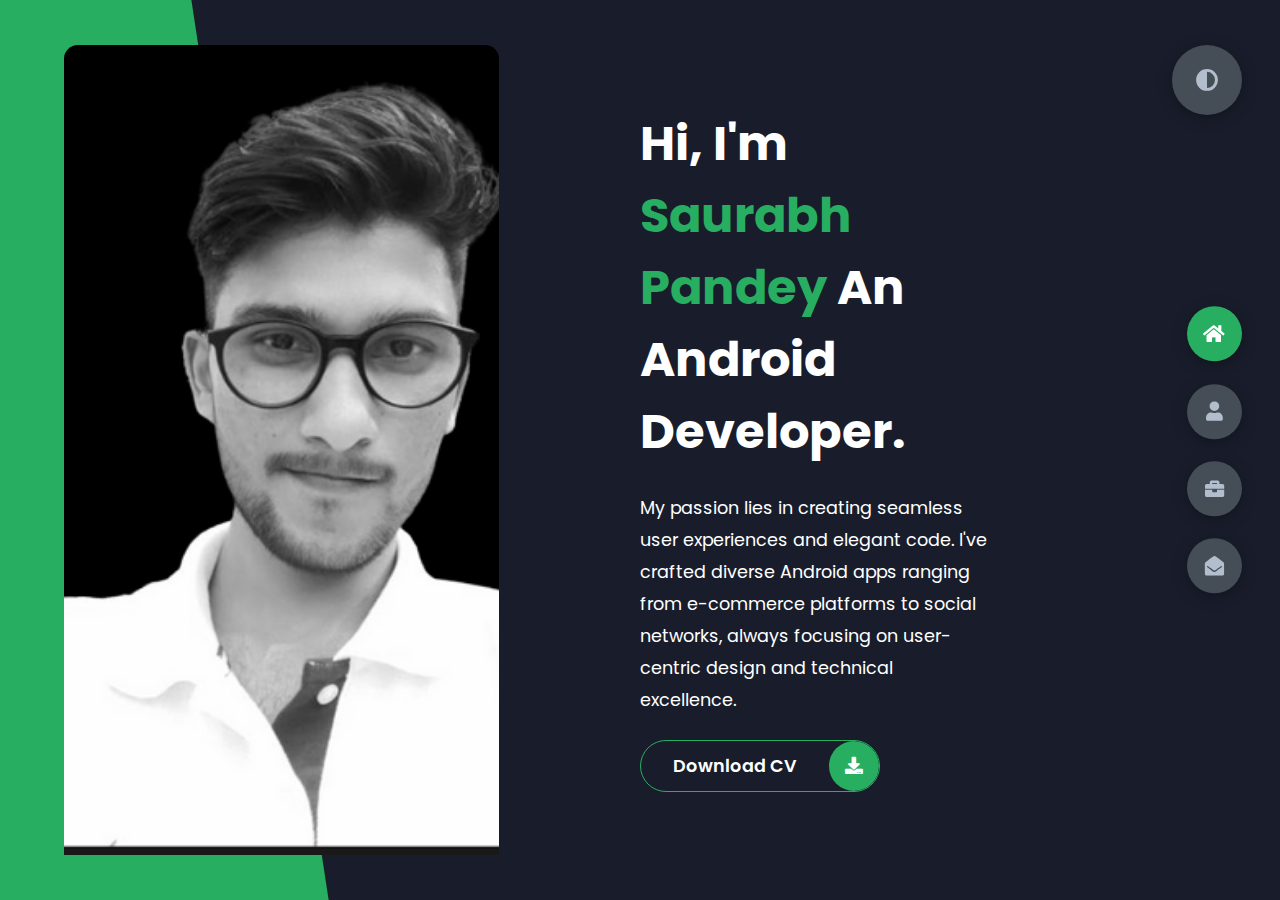
==== commit 1e820f3d: "added target" ====
--- a/index.html
+++ b/index.html
@@ -29,14 +29,13 @@
                 An Android Developer.
             </h1>
             <p>
-                Hello! I'm Saurabh Pandey, an Android developer with over three years of experience. My passion lies in
-                creating seamless user experiences and elegant code. I've crafted diverse Android apps ranging from
-                e-commerce platforms to social networks, always focusing on user-centric design and technical
-                excellence.
+                My passion lies in creating seamless user experiences and elegant code. I've crafted diverse Android
+                apps ranging from e-commerce platforms to social networks, always focusing on user-centric design and
+                technical excellence.
             </p>
 
             <div class="btn-con">
-                <a href="" class="main-btn">
+                <a href="img/saurabh_cv.pdf" target=”_blank”  class="main-btn">
                     <span class="btn-text">Download CV</span>
                     <span class="btn-icon"><i class="fas fa-download"></i></span>
                 </a>
@@ -60,7 +59,7 @@
                     to varying user needs and industries.
                 </p>
                 <div class="btn-con">
-                    <a href="#" class="main-btn">
+                    <a href="img/saurabh_cv.pdf" target=”_blank” class="main-btn">
                         <span class="btn-text">Download CV</span>
                         <span class="btn-icon"><i class="fas fa-download"></i></span>
                     </a>
@@ -230,40 +229,40 @@
             </div>
             <div class="portfolio-item">
                 <div class="image">
-                    <img src="img/port4.jpg" alt="">
-                </div>
-                <div class="hover-items">
-                    <h3>Project Source</h3>
-                    <div class="icons">
-                        <a href="#" class="icon">
-                            <i class="fab fa-github"></i>
-                        </a>
-
-                    </div>
-                </div>
-            </div>
-            <div class="portfolio-item">
-                <div class="image">
-                    <img src="img/port5.jpg" alt="">
-                </div>
-                <div class="hover-items">
-                    <h3>Project Source</h3>
-                    <div class="icons">
-                        <a href="#" class="icon">
-                            <i class="fab fa-github"></i>
-                        </a>
-
-                    </div>
-                </div>
-            </div>
-            <div class="portfolio-item">
-                <div class="image">
-                    <img src="img/port2.jpg" alt="">
-                </div>
-                <div class="hover-items">
-                    <h3>Project Source</h3>
-                    <div class="icons">
-                        <a href="#" class="icon">
+                    <img src="img/my_ride.png" alt="">
+                </div>
+                <div class="hover-items">
+                    <h3>Project Source</h3>
+                    <div class="icons">
+                        <a href="https://github.com/h4xor7/my_ride" class="icon">
+                            <i class="fab fa-github"></i>
+                        </a>
+
+                    </div>
+                </div>
+            </div>
+            <div class="portfolio-item">
+                <div class="image">
+                    <img src="img/mausmi.png" alt="">
+                </div>
+                <div class="hover-items">
+                    <h3>Project Source</h3>
+                    <div class="icons">
+                        <a href="https://github.com/h4xor7/Mausmi" class="icon">
+                            <i class="fab fa-github"></i>
+                        </a>
+
+                    </div>
+                </div>
+            </div>
+            <div class="portfolio-item">
+                <div class="image">
+                    <img src="img/chatopia.png" alt="">
+                </div>
+                <div class="hover-items">
+                    <h3>Project Source</h3>
+                    <div class="icons">
+                        <a href="https://github.com/h4xor7/Chatopia" class="icon">
                             <i class="fab fa-github"></i>
                         </a>
 
